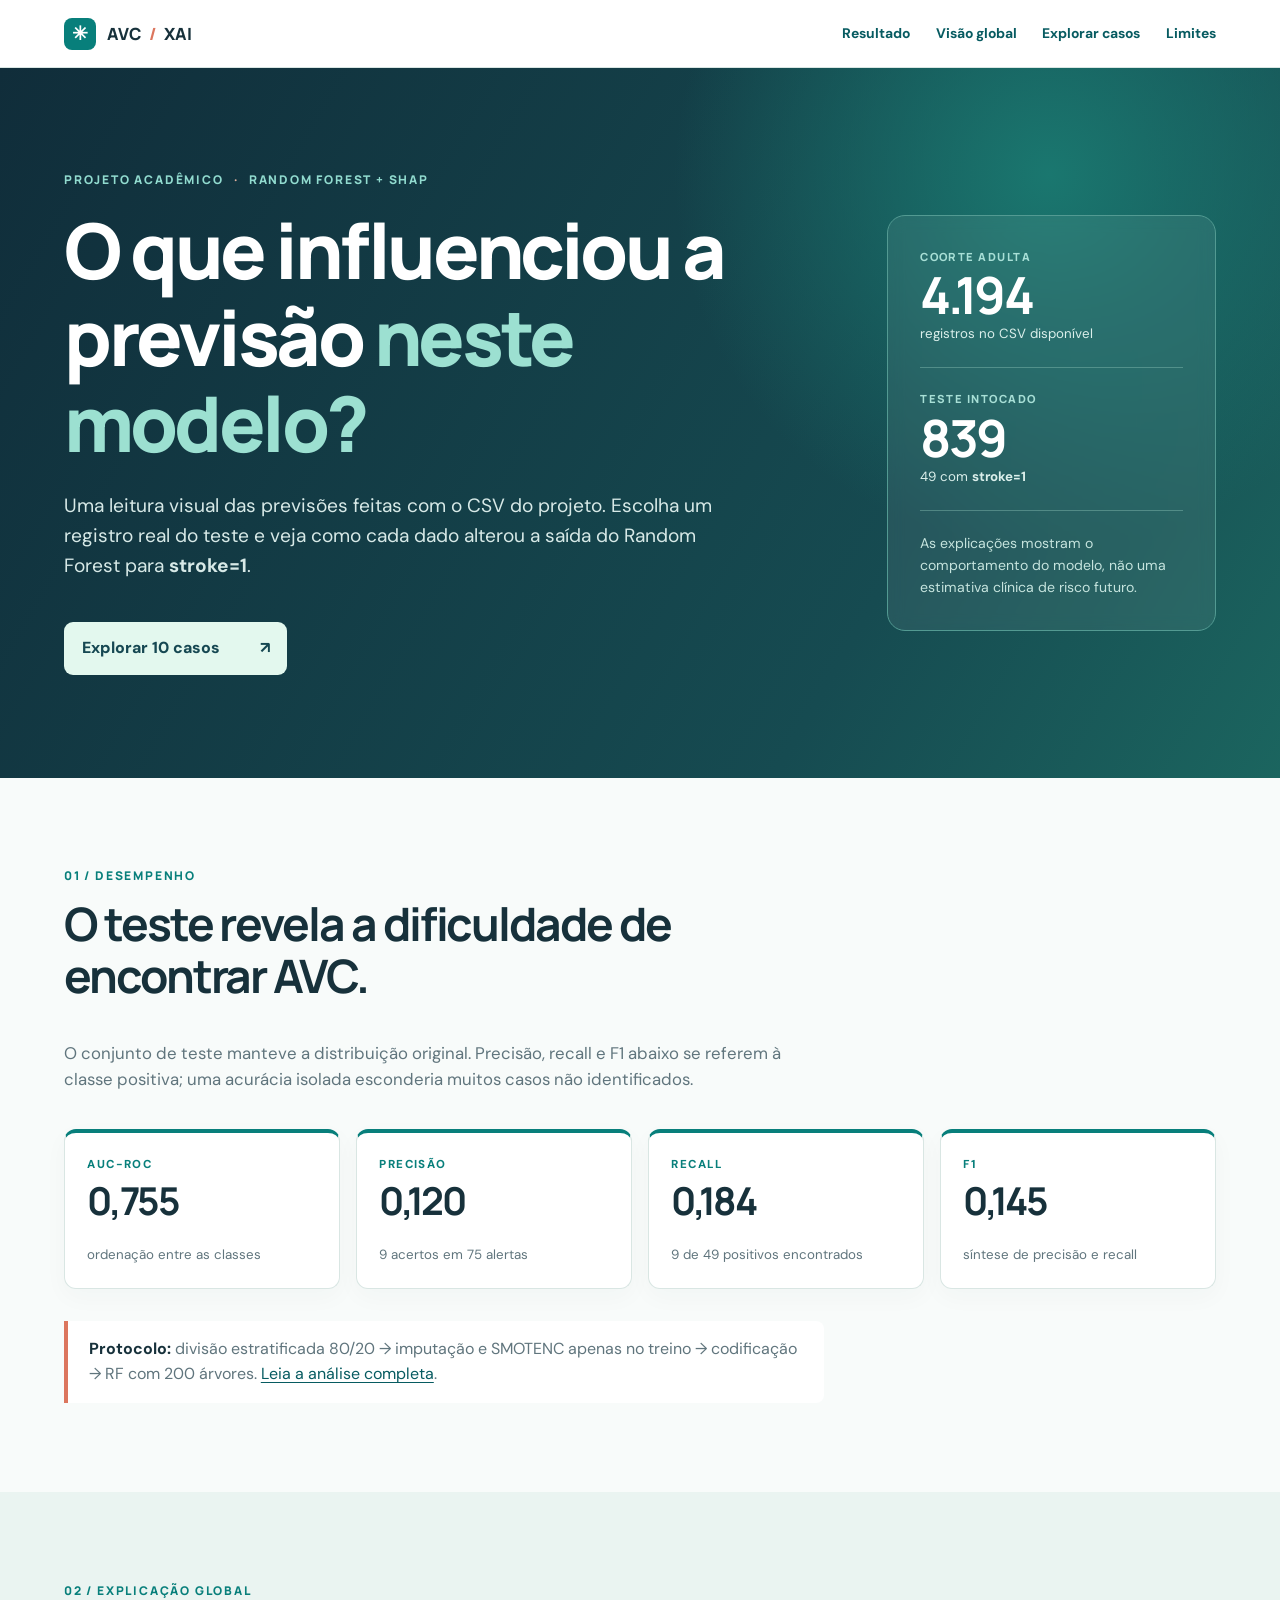
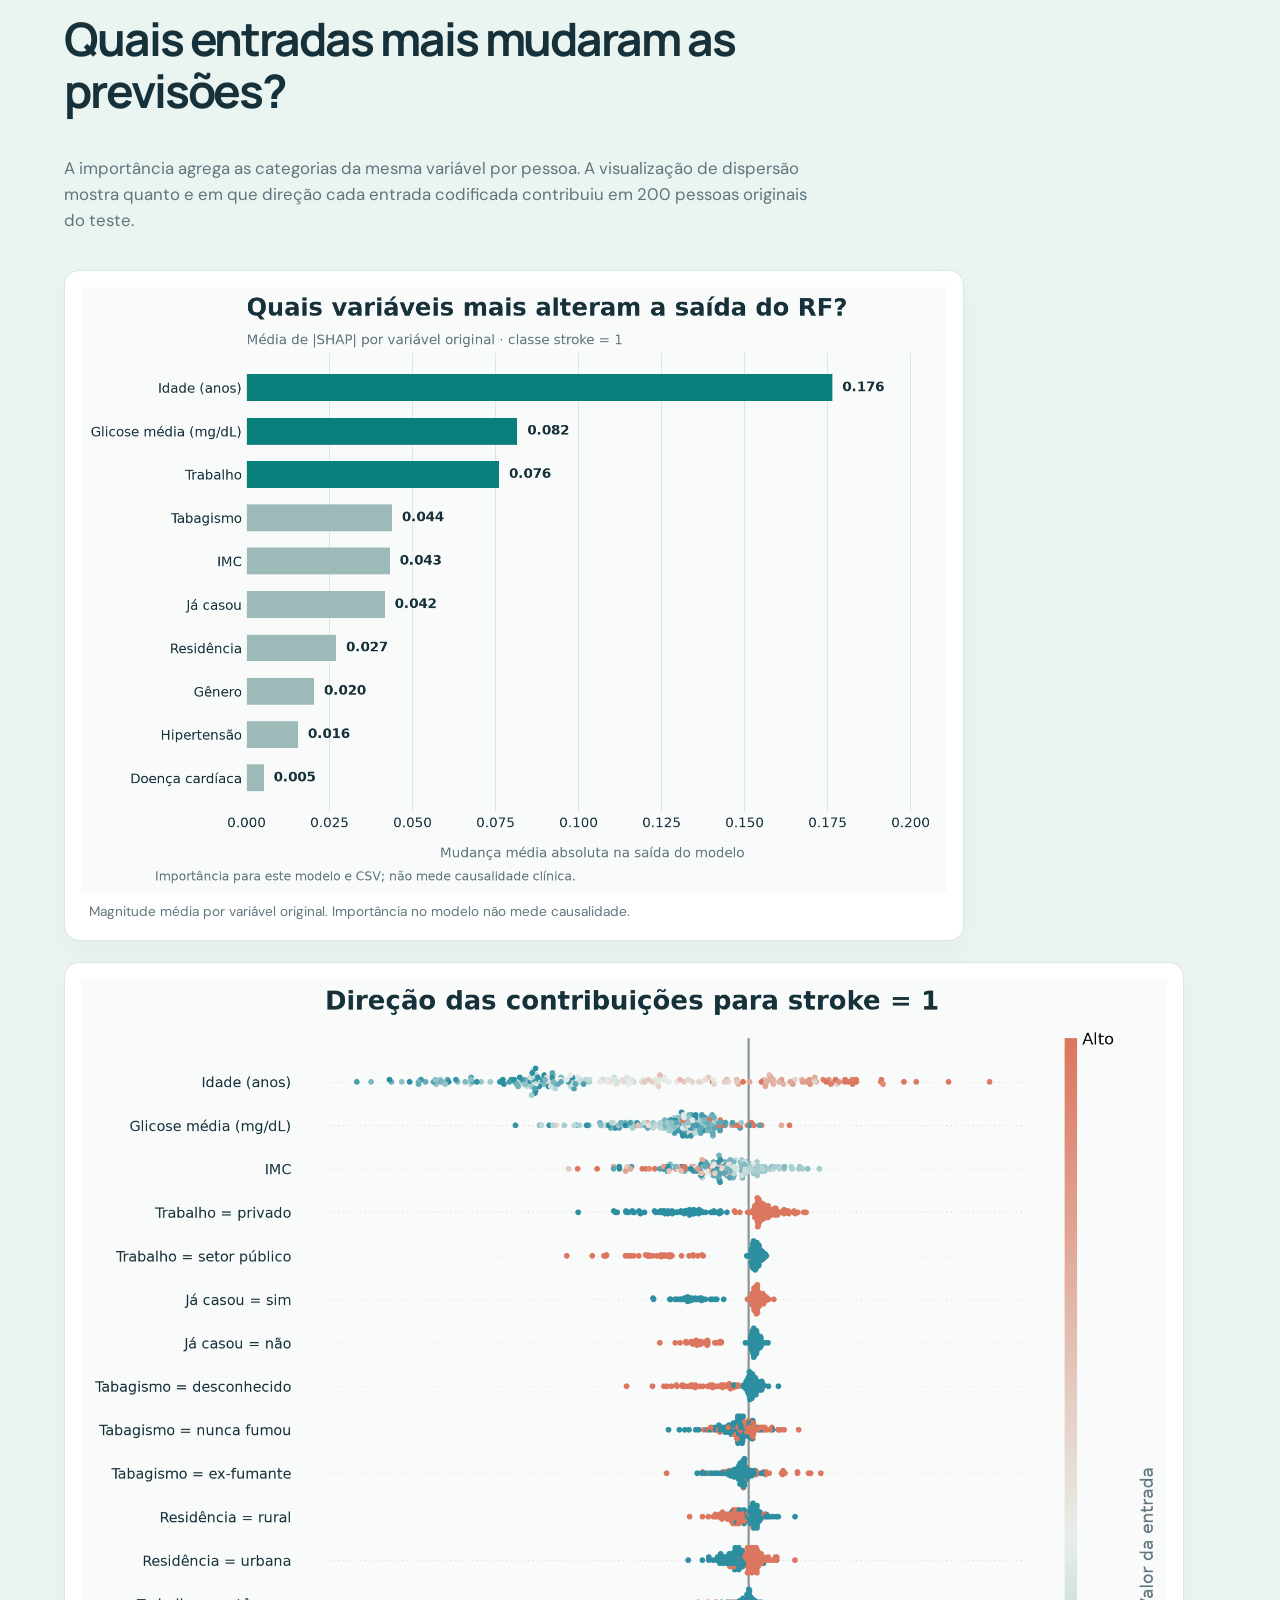
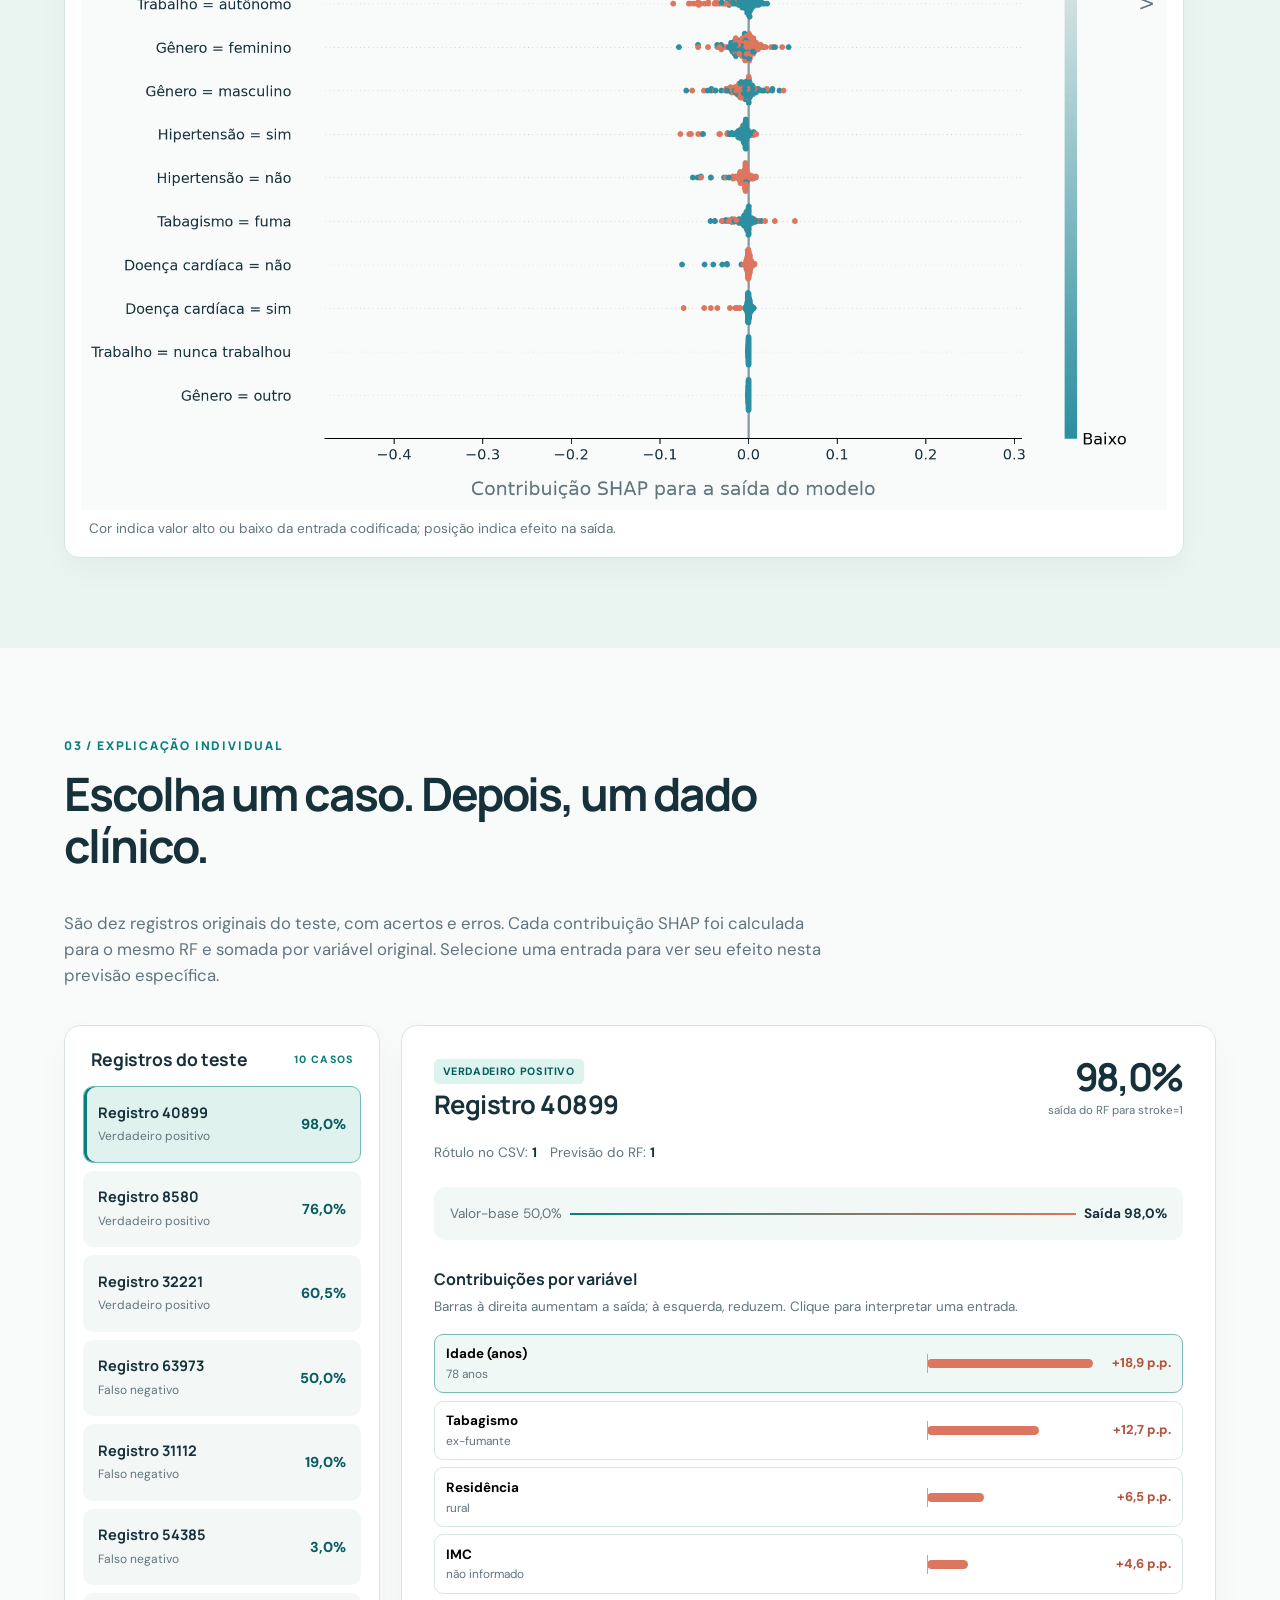
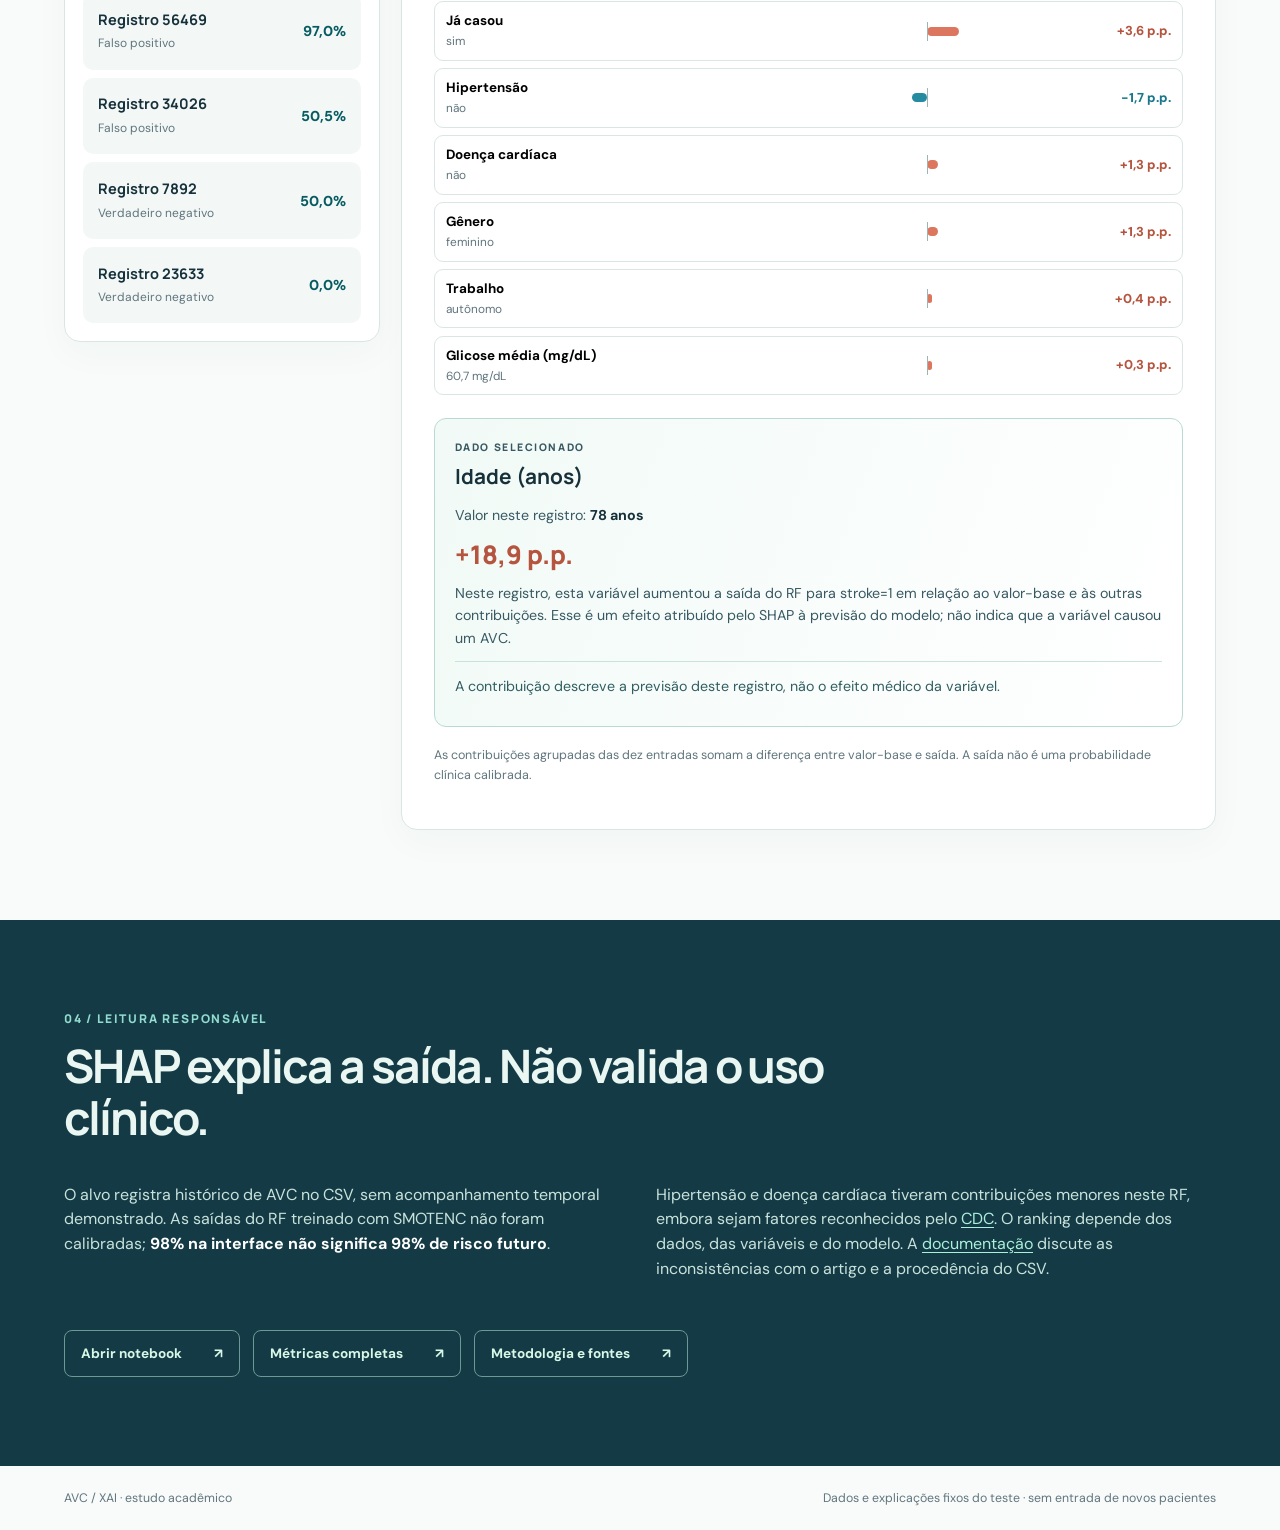
==== projeto-python/site/index.html @ 59fc07ee "feat: renova gráficos SHAP e painel interativo Melhora a leitura do beeswarm, importância global e w" ====
<!doctype html>
<html lang="pt-BR">
<head>
  <meta charset="utf-8">
  <meta name="viewport" content="width=device-width, initial-scale=1">
  <meta name="description" content="Painel acadêmico interativo de Random Forest e explicações SHAP para AVC.">
  <title>AVC / XAI — Entenda as previsões</title>
  <link rel="stylesheet" href="style.css">
  <script src="data.js" defer></script>
  <script src="app.js" defer></script>
</head>
<body>
  <header class="topbar">
    <a class="brand" href="#inicio" aria-label="AVC XAI — início"><span class="brand-mark">✳</span> AVC <span class="brand-divider">/</span> XAI</a>
    <nav aria-label="Navegação principal">
      <a href="#resultado">Resultado</a>
      <a href="#global">Visão global</a>
      <a href="#explorar">Explorar casos</a>
      <a href="#limites">Limites</a>
    </nav>
  </header>

  <main id="inicio">
    <section class="hero">
      <div class="hero-content">
        <p class="eyebrow light">PROJETO ACADÊMICO <span>·</span> RANDOM FOREST + SHAP</p>
        <h1>O que influenciou a previsão <em>neste modelo?</em></h1>
        <p class="hero-lead">Uma leitura visual das previsões feitas com o CSV do projeto. Escolha um registro real do teste e veja como cada dado alterou a saída do Random Forest para <code>stroke=1</code>.</p>
        <a class="hero-cta" href="#explorar">Explorar 10 casos <span aria-hidden="true">↗</span></a>
      </div>
      <div class="hero-side" aria-label="Resumo da amostra">
        <div class="hero-stat"><span>COORTE ADULTA</span><strong>4.194</strong><small>registros no CSV disponível</small></div>
        <div class="hero-rule"></div>
        <div class="hero-stat"><span>TESTE INTOCADO</span><strong>839</strong><small>49 com <code>stroke=1</code></small></div>
        <div class="hero-rule"></div>
        <p>As explicações mostram o comportamento do modelo, não uma estimativa clínica de risco futuro.</p>
      </div>
    </section>

    <section class="section results" id="resultado">
      <div class="section-intro">
        <p class="eyebrow">01 / DESEMPENHO</p>
        <h2>O teste revela a dificuldade de encontrar AVC.</h2>
        <p>O conjunto de teste manteve a distribuição original. Precisão, recall e F1 abaixo se referem à classe positiva; uma acurácia isolada esconderia muitos casos não identificados.</p>
      </div>
      <div class="metric-grid">
        <article class="metric-card"><span>AUC-ROC</span><strong>0,755</strong><small>ordenação entre as classes</small></article>
        <article class="metric-card"><span>PRECISÃO</span><strong>0,120</strong><small>9 acertos em 75 alertas</small></article>
        <article class="metric-card"><span>RECALL</span><strong>0,184</strong><small>9 de 49 positivos encontrados</small></article>
        <article class="metric-card"><span>F1</span><strong>0,145</strong><small>síntese de precisão e recall</small></article>
      </div>
      <p class="method-note"><strong>Protocolo:</strong> divisão estratificada 80/20 → imputação e SMOTENC apenas no treino → codificação → RF com 200 árvores. <a href="../README.md">Leia a análise completa</a>.</p>
    </section>

    <section class="section global" id="global">
      <div class="section-intro">
        <p class="eyebrow">02 / EXPLICAÇÃO GLOBAL</p>
        <h2>Quais entradas mais mudaram as previsões?</h2>
        <p>A importância agrega as categorias da mesma variável por pessoa. A visualização de dispersão mostra quanto e em que direção cada entrada codificada contribuiu em 200 pessoas originais do teste.</p>
      </div>
      <div class="chart-grid">
        <figure class="chart-card">
          <img src="../figures/shap_importancia_agrupada.png" alt="Gráfico de importância SHAP por variável: idade, glicose média e tipo de trabalho estão nas primeiras posições." loading="lazy">
          <figcaption>Magnitude média por variável original. Importância no modelo não mede causalidade.</figcaption>
        </figure>
        <figure class="chart-card">
          <img src="../figures/shap_summary_stroke1.png" alt="Dispersão das contribuições SHAP; pontos à direita aumentam a saída para AVC e à esquerda reduzem." loading="lazy">
          <figcaption>Cor indica valor alto ou baixo da entrada codificada; posição indica efeito na saída.</figcaption>
        </figure>
      </div>
    </section>

    <section class="section explorer" id="explorar">
      <div class="section-intro">
        <p class="eyebrow">03 / EXPLICAÇÃO INDIVIDUAL</p>
        <h2>Escolha um caso. Depois, um dado clínico.</h2>
        <p>São dez registros originais do teste, com acertos e erros. Cada contribuição SHAP foi calculada para o mesmo RF e somada por variável original. Selecione uma entrada para ver seu efeito nesta previsão específica.</p>
      </div>
      <div class="explorer-layout">
        <aside class="case-panel" aria-labelledby="case-list-title">
          <div class="panel-top"><h3 id="case-list-title">Registros do teste</h3><span>10 CASOS</span></div>
          <div id="case-list" class="case-list" role="group" aria-label="Selecione um registro"></div>
        </aside>
        <div class="detail-panel" id="case-detail" aria-live="polite">
          <p>Carregando explicações...</p>
        </div>
      </div>
    </section>

    <section class="section limits" id="limites">
      <div class="section-intro">
        <p class="eyebrow light">04 / LEITURA RESPONSÁVEL</p>
        <h2>SHAP explica a saída. Não valida o uso clínico.</h2>
      </div>
      <div class="limits-grid">
        <p>O alvo registra histórico de AVC no CSV, sem acompanhamento temporal demonstrado. As saídas do RF treinado com SMOTENC não foram calibradas; <strong>98% na interface não significa 98% de risco futuro</strong>.</p>
        <p>Hipertensão e doença cardíaca tiveram contribuições menores neste RF, embora sejam fatores reconhecidos pelo <a href="https://www.cdc.gov/stroke/risk-factors/">CDC</a>. O ranking depende dos dados, das variáveis e do modelo. A <a href="../README.md">documentação</a> discute as inconsistências com o artigo e a procedência do CSV.</p>
      </div>
      <div class="resource-links"><a href="../notebooks/02_modelo_e_shap.ipynb">Abrir notebook <span aria-hidden="true">↗</span></a><a href="../results/metrics.json">Métricas completas <span aria-hidden="true">↗</span></a><a href="../README.md">Metodologia e fontes <span aria-hidden="true">↗</span></a></div>
    </section>
  </main>
  <footer><span>AVC / XAI · estudo acadêmico</span><span>Dados e explicações fixos do teste · sem entrada de novos pacientes</span></footer>
</body>
</html>
---- projeto-python/site/style.css ----
@import url('https://fonts.googleapis.com/css2?family=DM+Sans:wght@400;500;600;700&family=Manrope:wght@400;500;600;700;800&display=swap');

:root{color-scheme:light;--ink:#17313b;--muted:#60757d;--teal:#087f7b;--teal-dark:#075b61;--coral:#dc765e;--paper:#f8fbfa;--mist:#eaf4f1;--line:#d9e6e3;--white:#fff;--rose:#fff0e8}
*{box-sizing:border-box}html{scroll-behavior:smooth}body{margin:0;color:var(--ink);background:var(--paper);font-family:"DM Sans","Segoe UI",sans-serif;line-height:1.55}button{font:inherit}a{color:var(--teal-dark);text-underline-offset:3px}img{max-width:100%;display:block}code{font-family:inherit;font-weight:700}h1,h2,h3,p,figure{margin-top:0}h1,h2,h3{font-family:Manrope,"Segoe UI",sans-serif;line-height:1.13;letter-spacing:-.045em}h2{font-size:clamp(2rem,3.6vw,3.35rem);max-width:780px}h3{font-size:1.1rem;letter-spacing:-.02em}p{max-width:760px}
.topbar{display:flex;justify-content:space-between;align-items:center;gap:2rem;padding:1.1rem clamp(1.2rem,5vw,5rem);background:var(--white);border-bottom:1px solid var(--line);position:relative;z-index:10}.brand{display:flex;align-items:center;gap:.38rem;color:var(--ink);font-family:Manrope,sans-serif;font-size:1.05rem;font-weight:800;letter-spacing:.04em;text-decoration:none;white-space:nowrap}.brand-mark{display:inline-grid;place-items:center;width:2rem;height:2rem;margin-right:.3rem;border-radius:8px;background:var(--teal);color:#fff;font-size:1.2rem}.brand-divider{color:var(--coral)}nav{display:flex;flex-wrap:wrap;gap:clamp(.8rem,2vw,2rem)}nav a{font-weight:700;font-size:.87rem;text-decoration:none}nav a:hover,nav a:focus-visible{text-decoration:underline}
.eyebrow{font-family:Manrope,sans-serif;color:var(--teal);font-size:.75rem;font-weight:800;letter-spacing:.15em;text-transform:uppercase}.eyebrow.light{color:#91dbcf}.eyebrow span{padding:0 .4rem;color:#e3b29f}.hero{display:grid;grid-template-columns:minmax(0,1.5fr) minmax(270px,.65fr);align-items:center;gap:clamp(2rem,5vw,6rem);padding:clamp(4rem,8vw,8rem) clamp(1.2rem,5vw,5rem);color:#fff;background:radial-gradient(circle at 82% 15%,#1a776f 0%,transparent 31%),linear-gradient(120deg,#102d3a 0%,#164b51 70%,#1b655f 100%)}.hero-content{max-width:810px}.hero h1{max-width:830px;margin:1.1rem 0 1.5rem;font-size:clamp(2.8rem,6vw,6.4rem);font-weight:800}.hero h1 em{font-style:normal;color:#9ce0d1}.hero-lead{max-width:660px;color:#d7e9e7;font-size:clamp(1rem,1.55vw,1.2rem)}.hero-cta{display:inline-flex;align-items:center;justify-content:space-between;gap:2.5rem;margin-top:1.4rem;padding:.9rem 1.1rem;border-radius:9px;background:#e3f8ee;color:#164852;font-weight:800;text-decoration:none;transition:transform .2s,background .2s}.hero-cta:hover{transform:translateY(-2px);background:#fff}.hero-side{padding:2rem;border:1px solid #539a92;border-radius:18px;background:#ffffff12;backdrop-filter:blur(8px)}.hero-stat{display:flex;flex-direction:column}.hero-stat span{color:#a8dfd6;font-family:Manrope,sans-serif;font-size:.7rem;font-weight:800;letter-spacing:.13em}.hero-stat strong{font-family:Manrope,sans-serif;font-size:clamp(2.8rem,4vw,4rem);line-height:1.15;letter-spacing:-.05em}.hero-stat small{color:#dbefeb}.hero-rule{height:1px;margin:1.4rem 0;background:#9bd2c35e}.hero-side p{margin-bottom:0;color:#c6e4de;font-size:.88rem}
.section{padding:clamp(3.7rem,7vw,7rem) clamp(1.2rem,5vw,5rem)}.section-intro{margin-bottom:2.3rem}.section-intro p:last-child{color:var(--muted);font-size:1.05rem}.metric-grid{display:grid;grid-template-columns:repeat(4,minmax(0,1fr));gap:1rem}.metric-card{display:flex;flex-direction:column;min-height:160px;padding:1.4rem;border:1px solid var(--line);border-top:4px solid var(--teal);border-radius:12px;background:#fff;box-shadow:0 8px 25px #17313b08}.metric-card span{font-size:.72rem;font-weight:800;letter-spacing:.12em;color:var(--teal)}.metric-card strong{margin:.25rem 0;font-family:Manrope,sans-serif;font-size:clamp(2.3rem,3vw,3.5rem);line-height:1.2;letter-spacing:-.06em}.metric-card small{margin-top:auto;color:var(--muted)}.method-note{margin:2rem 0 0;padding:1rem 1.3rem;border-left:4px solid var(--coral);background:#fff;border-radius:0 8px 8px 0;color:var(--muted)}.method-note strong{color:var(--ink)}.global{background:var(--mist)}.chart-grid{display:grid;grid-template-columns:repeat(2,minmax(0,1fr));gap:1.3rem;align-items:start}.chart-card{min-width:0;margin:0;padding:1rem;border:1px solid var(--line);border-radius:15px;background:#fff;box-shadow:0 12px 30px #17313b09}.chart-card img{width:100%;height:auto}.chart-card figcaption{padding:.55rem .5rem .1rem;color:var(--muted);font-size:.85rem}
.explorer{background:var(--paper)}.explorer-layout{display:grid;grid-template-columns:minmax(220px,.62fr) minmax(0,1.6fr);gap:1.3rem;align-items:start}.case-panel,.detail-panel{min-width:0;border:1px solid var(--line);border-radius:16px;background:#fff;box-shadow:0 12px 36px #17313b08}.case-panel{padding:1.1rem;position:sticky;top:1rem}.panel-top{display:flex;justify-content:space-between;align-items:center;gap:1rem;padding:.4rem .5rem 1rem}.panel-top h3{margin:0}.panel-top span{color:var(--teal);font-size:.66rem;font-weight:800;letter-spacing:.12em}.case-list{display:grid;gap:.5rem}.case-button{width:100%;display:flex;justify-content:space-between;align-items:center;gap:.6rem;padding:.85rem .9rem;text-align:left;border:1px solid transparent;border-radius:10px;background:#f3f8f7;color:var(--ink);cursor:pointer;transition:background .2s,border-color .2s,transform .2s}.case-button:hover{transform:translateX(3px);background:#e9f4f1}.case-button[aria-pressed="true"]{border-color:#75bbb3;background:#dff2ed;box-shadow:inset 3px 0 0 var(--teal)}.case-button strong{display:block;font-family:Manrope,sans-serif;font-size:.91rem}.case-button small{color:var(--muted);font-size:.75rem}.case-button .prob{font-weight:800;color:var(--teal-dark);font-size:.9rem;white-space:nowrap}.detail-panel{padding:clamp(1.2rem,2.6vw,2rem)}.case-heading{display:flex;justify-content:space-between;align-items:flex-start;gap:1rem}.case-heading h3{font-size:clamp(1.35rem,2vw,1.9rem);margin:.4rem 0}.status-tag{display:inline-block;padding:.28rem .55rem;border-radius:5px;font-size:.67rem;font-weight:800;letter-spacing:.06em;text-transform:uppercase}.status-tag.correct{color:#075d59;background:#ddf4ee}.status-tag.error{color:#985037;background:#ffebe1}.case-score{text-align:right}.case-score strong{display:block;font-family:Manrope,sans-serif;font-size:clamp(2rem,3vw,3rem);line-height:1;letter-spacing:-.06em}.case-score small{color:var(--muted);font-size:.72rem}.case-meta{display:flex;flex-wrap:wrap;gap:.4rem .85rem;margin:1rem 0 1.5rem;color:var(--muted);font-size:.85rem}.case-meta strong{color:var(--ink)}.bridge{display:flex;align-items:center;gap:.5rem;margin:1.3rem 0 1.7rem;padding:1rem;border-radius:11px;background:#f2f8f6;color:var(--muted);font-size:.85rem}.bridge span{white-space:nowrap}.bridge .line{height:2px;flex:1;background:linear-gradient(90deg,var(--teal),var(--coral))}.bridge strong{color:var(--ink)}.feature-section h4{margin:0 0 .3rem;font-family:Manrope,sans-serif;font-size:1rem}.feature-section>p{margin:0 0 1rem;color:var(--muted);font-size:.84rem}.feature-list{display:grid;gap:.45rem}.feature-button{display:grid;grid-template-columns:minmax(125px,1fr) minmax(100px,1.1fr) auto;align-items:center;gap:.8rem;width:100%;padding:.58rem .7rem;border:1px solid var(--line);border-radius:9px;background:#fff;text-align:left;cursor:pointer;transition:background .18s,border-color .18s}.feature-button:hover,.feature-button[aria-pressed="true"]{border-color:#7ebbb4;background:#f0f8f5}.feature-name{font-weight:700;font-size:.84rem}.feature-name small{display:block;color:var(--muted);font-weight:400;font-size:.74rem}.feature-meter{display:grid;grid-template-columns:1fr 1fr;align-items:center;height:12px;position:relative}.feature-meter:before{content:"";position:absolute;left:50%;height:19px;width:1px;background:#9cb4b2}.feature-fill{height:9px;min-width:2px;border-radius:5px}.feature-fill.positive{grid-column:2;background:var(--coral)}.feature-fill.negative{grid-column:1;justify-self:end;background:#248ba1}.feature-effect{min-width:65px;text-align:right;font-weight:800;font-size:.81rem}.feature-effect.positive{color:#b5553f}.feature-effect.negative{color:#18778c}.focus-card{margin-top:1.4rem;padding:1.25rem;border:1px solid #b9dad3;border-radius:12px;background:linear-gradient(110deg,#f1faf6,#fff)}.focus-card .eyebrow{margin-bottom:.35rem;font-size:.65rem}.focus-card h4{margin:.2rem 0 .7rem;font-family:Manrope,sans-serif;font-size:1.3rem}.focus-card p{margin:0 0 .55rem;color:#385963;font-size:.89rem}.focus-card strong{color:var(--ink)}.focus-card .big-effect{display:block;margin:.2rem 0 .5rem;font-family:Manrope,sans-serif;font-size:1.6rem;font-weight:800}.focus-card .big-effect.positive{color:#b5553f}.focus-card .big-effect.negative{color:#18778c}.focus-card .big-effect.neutral{color:var(--muted)}.explain-note{margin-top:1.2rem;color:var(--muted);font-size:.78rem}
.limits{color:#e9f6f2;background:#143b45}.limits .section-intro p:last-child{color:#b9dbd3}.limits-grid{display:grid;grid-template-columns:repeat(2,minmax(0,1fr));gap:2rem}.limits-grid p{color:#c9e2dc}.limits-grid strong{color:#fff}.limits a{color:#aaf0db}.resource-links{display:flex;flex-wrap:wrap;gap:.8rem;margin-top:2rem}.resource-links a{display:flex;justify-content:space-between;gap:2rem;padding:.75rem 1rem;border:1px solid #6b9a94;border-radius:8px;color:#d7f7e7;font-size:.85rem;font-weight:700;text-decoration:none}.resource-links a:hover{background:#ffffff13}footer{display:flex;justify-content:space-between;gap:1rem;padding:1.4rem clamp(1.2rem,5vw,5rem);color:var(--muted);font-size:.77rem}
@media(max-width:1100px){.chart-grid{grid-template-columns:1fr}.chart-card{max-width:900px}.explorer-layout{grid-template-columns:250px minmax(0,1fr)}}@media(max-width:820px){.hero{grid-template-columns:1fr}.hero-side{max-width:500px}.metric-grid{grid-template-columns:repeat(2,minmax(0,1fr))}.explorer-layout{grid-template-columns:1fr}.case-panel{position:static}.case-list{grid-template-columns:repeat(2,minmax(0,1fr))}.limits-grid{grid-template-columns:1fr}}@media(max-width:560px){.topbar{align-items:flex-start;flex-direction:column;gap:.8rem}nav{gap:.6rem 1rem}.hero{padding-top:3.5rem}.hero h1{font-size:2.8rem}.metric-grid{gap:.6rem}.metric-card{min-height:140px;padding:1rem}.metric-card strong{font-size:2.3rem}.case-list{grid-template-columns:1fr}.feature-button{grid-template-columns:minmax(100px,1fr) 90px auto;gap:.4rem}.feature-effect{min-width:56px}.bridge{flex-wrap:wrap}.bridge .line{min-width:40px}footer{flex-direction:column}}@media(prefers-reduced-motion:reduce){html{scroll-behavior:auto}*,*:before,*:after{transition:none!important;animation:none!important}}

/* Empilhados, os gráficos preservam a leitura de todas as 22 entradas. */
.chart-grid{grid-template-columns:1fr}
.chart-card:first-child{max-width:900px}
.chart-card:nth-child(2){max-width:1120px}
.focus-card .context-note{margin-top:.8rem;padding-top:.8rem;border-top:1px solid #c9e3dc;color:#315e61}
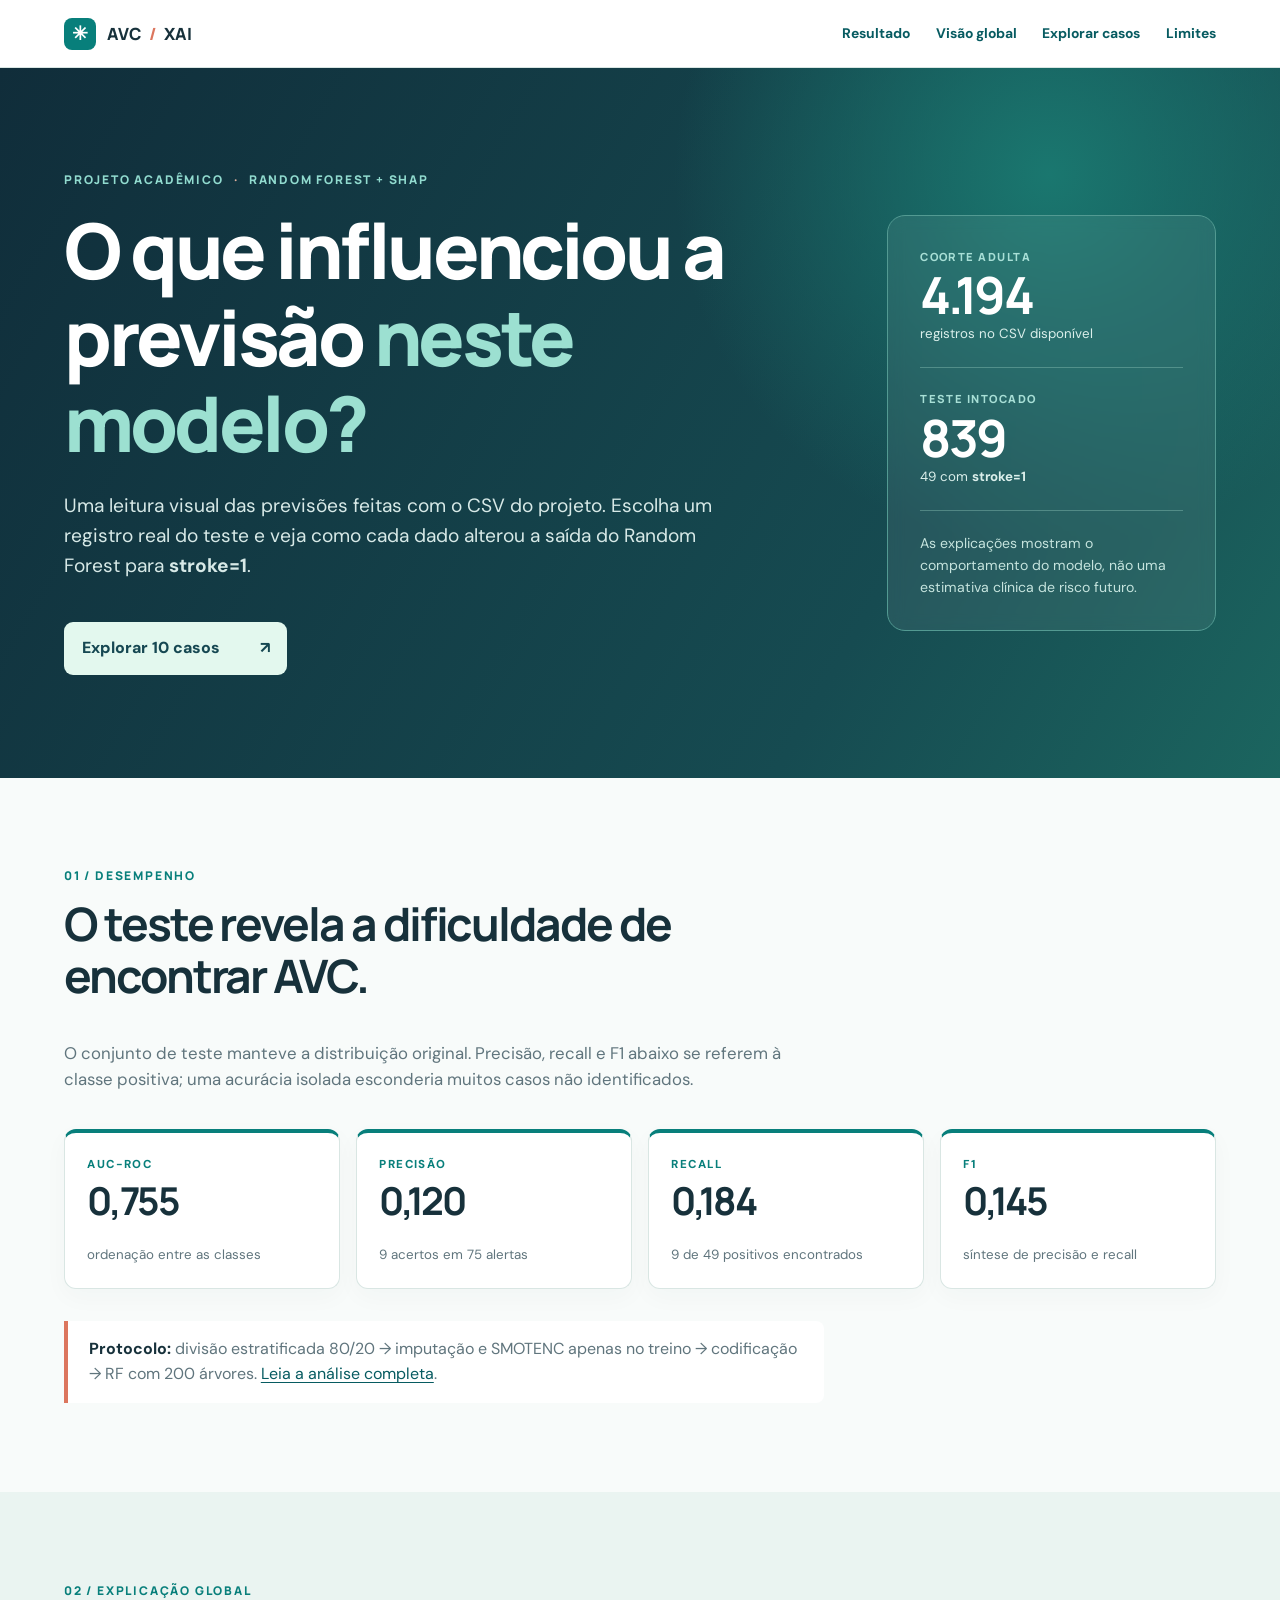
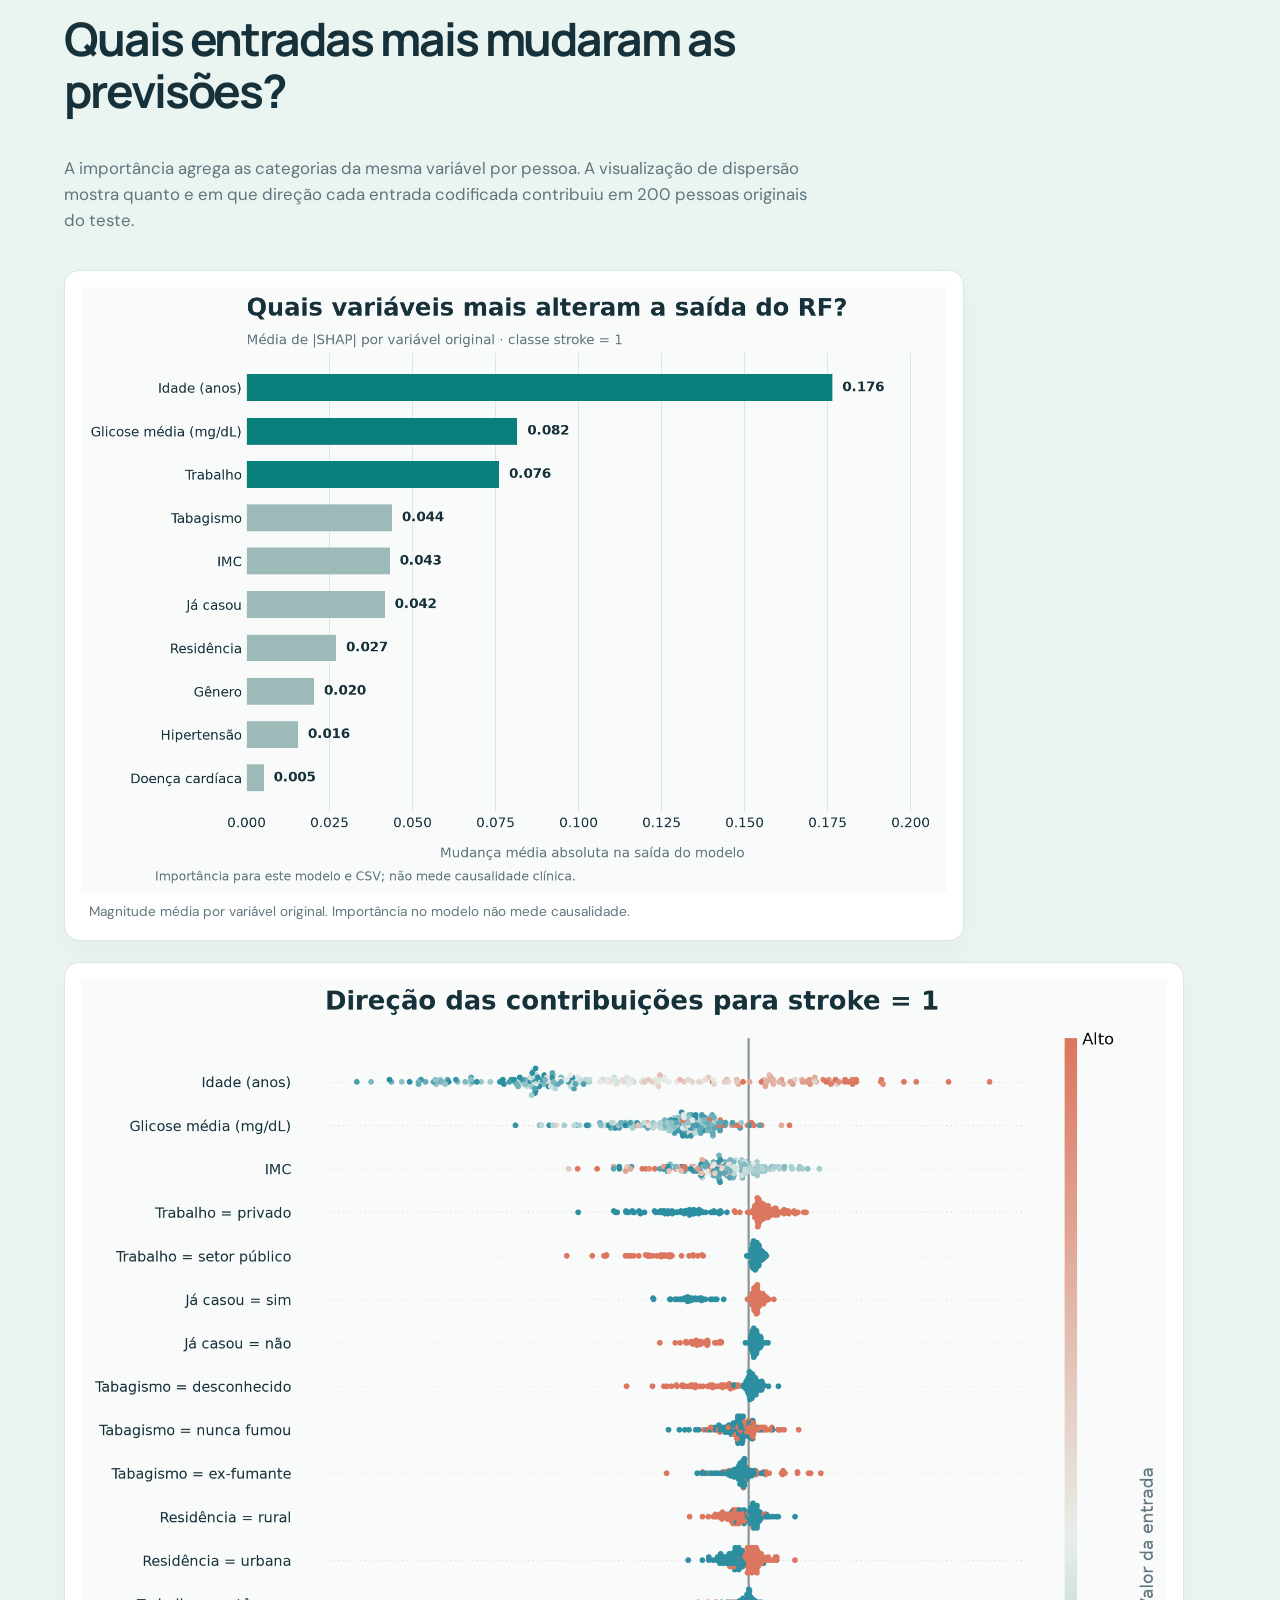
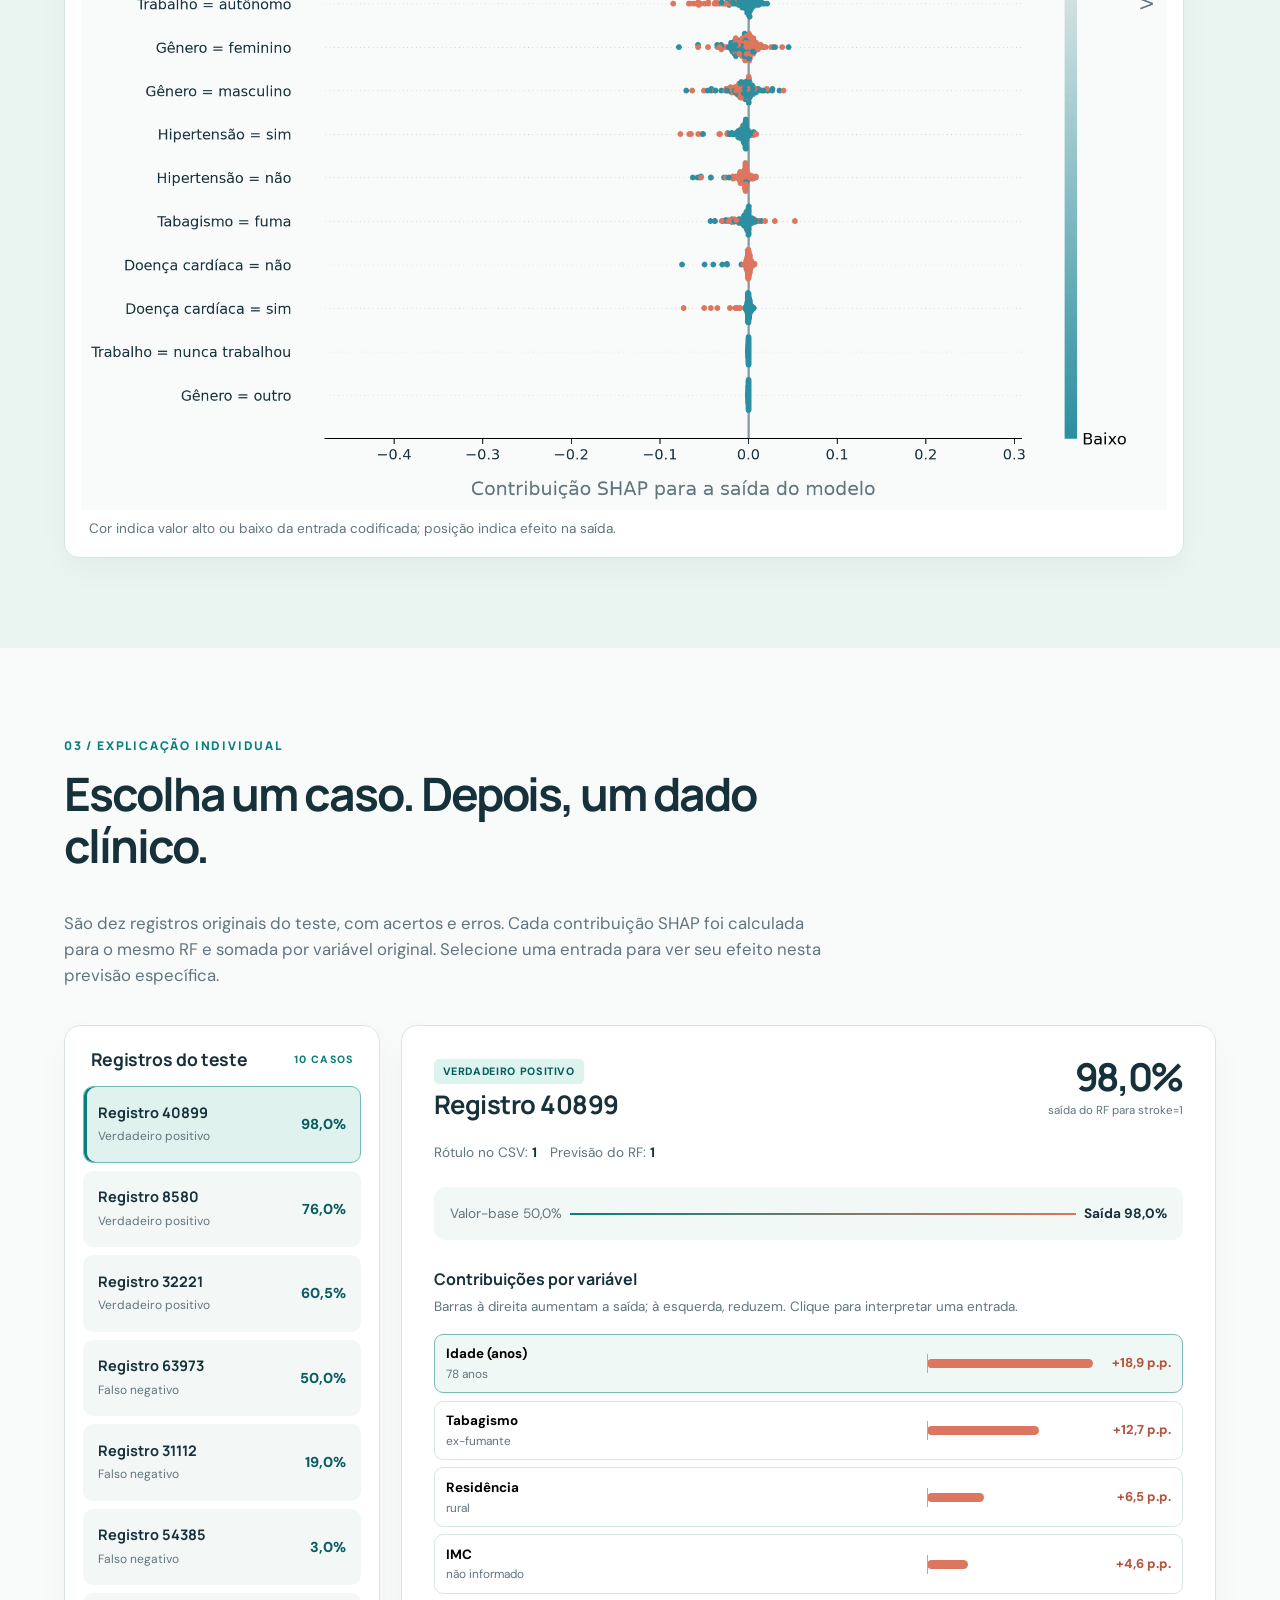
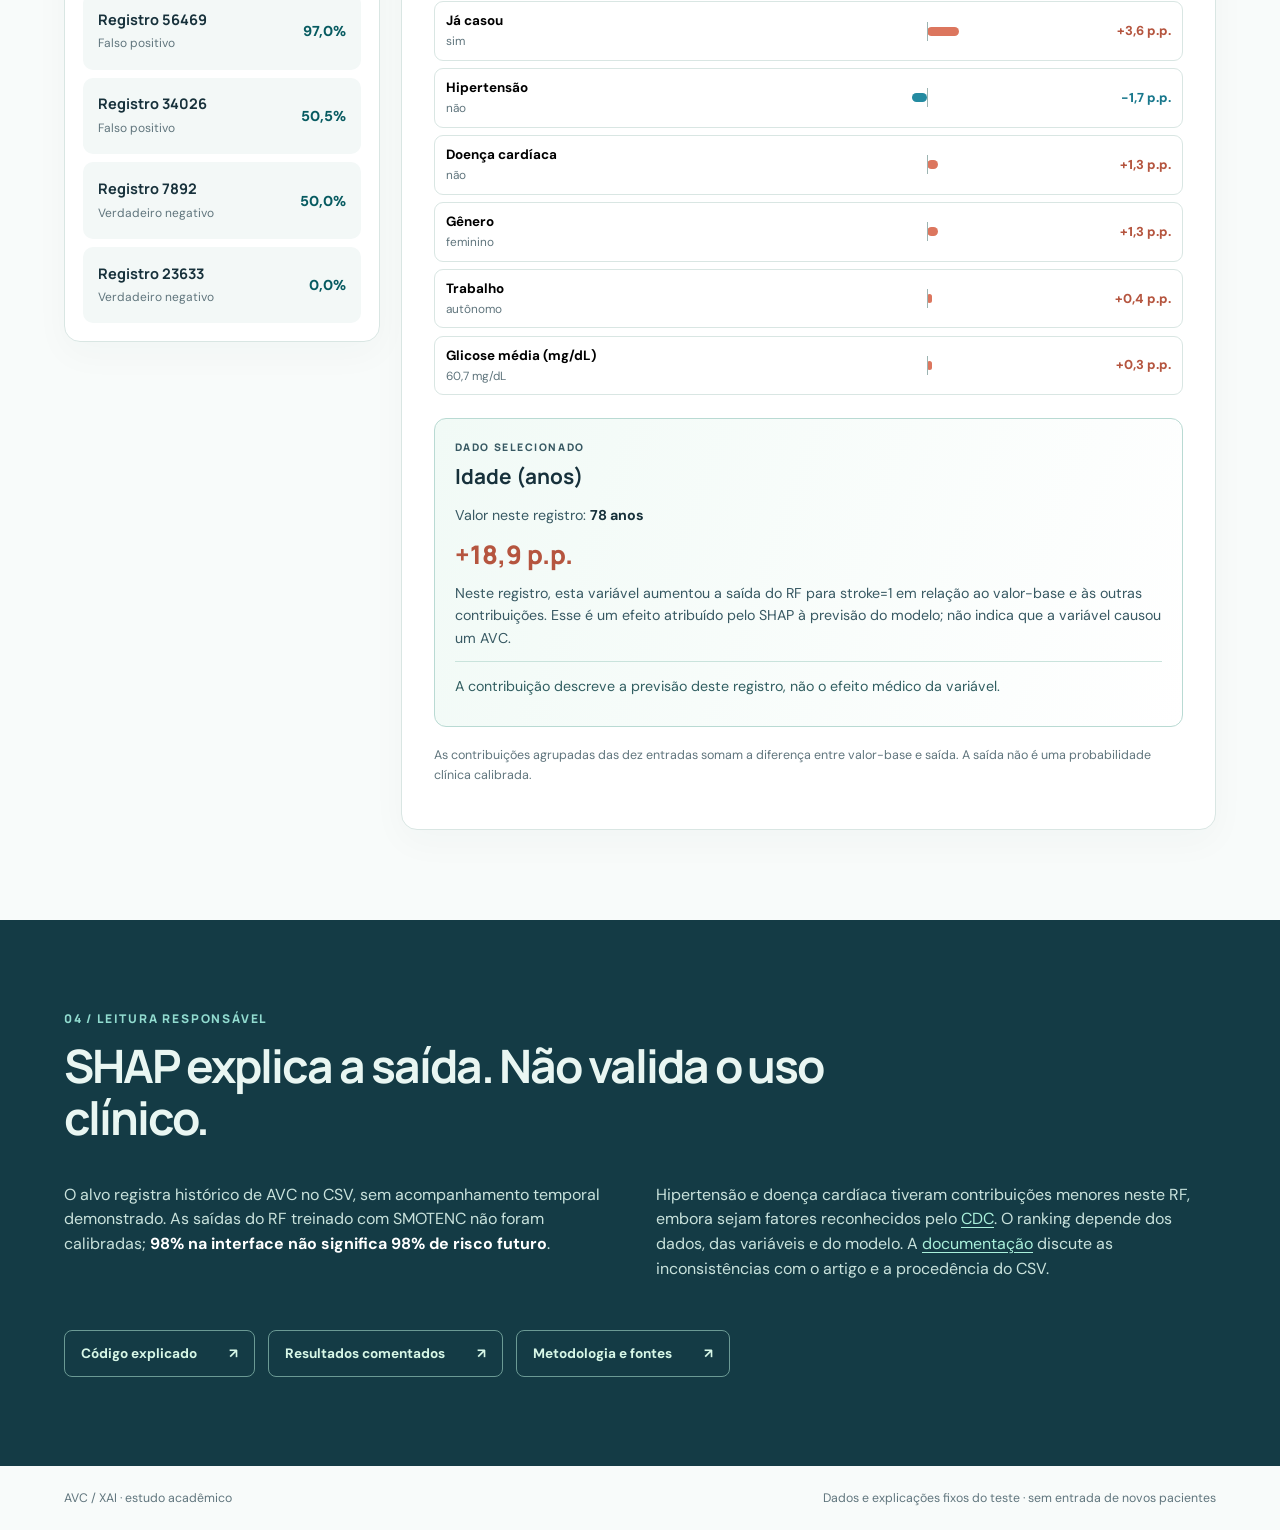
==== commit 35fb75ac: "docs: torna metodologia e código legíveis no site Cria páginas HTML com auditoria, pipeline, métrica" ====
--- a/projeto-python/site/index.html
+++ b/projeto-python/site/index.html
@@ -49,7 +49,7 @@
         <article class="metric-card"><span>RECALL</span><strong>0,184</strong><small>9 de 49 positivos encontrados</small></article>
         <article class="metric-card"><span>F1</span><strong>0,145</strong><small>síntese de precisão e recall</small></article>
       </div>
-      <p class="method-note"><strong>Protocolo:</strong> divisão estratificada 80/20 → imputação e SMOTENC apenas no treino → codificação → RF com 200 árvores. <a href="../README.md">Leia a análise completa</a>.</p>
+      <p class="method-note"><strong>Protocolo:</strong> divisão estratificada 80/20 → imputação e SMOTENC apenas no treino → codificação → RF com 200 árvores. <a href="metodologia.html">Leia a análise completa</a>.</p>
     </section>
 
     <section class="section global" id="global">
@@ -94,9 +94,9 @@
       </div>
       <div class="limits-grid">
         <p>O alvo registra histórico de AVC no CSV, sem acompanhamento temporal demonstrado. As saídas do RF treinado com SMOTENC não foram calibradas; <strong>98% na interface não significa 98% de risco futuro</strong>.</p>
-        <p>Hipertensão e doença cardíaca tiveram contribuições menores neste RF, embora sejam fatores reconhecidos pelo <a href="https://www.cdc.gov/stroke/risk-factors/">CDC</a>. O ranking depende dos dados, das variáveis e do modelo. A <a href="../README.md">documentação</a> discute as inconsistências com o artigo e a procedência do CSV.</p>
+        <p>Hipertensão e doença cardíaca tiveram contribuições menores neste RF, embora sejam fatores reconhecidos pelo <a href="https://www.cdc.gov/stroke/risk-factors/">CDC</a>. O ranking depende dos dados, das variáveis e do modelo. A <a href="metodologia.html#limites">documentação</a> discute as inconsistências com o artigo e a procedência do CSV.</p>
       </div>
-      <div class="resource-links"><a href="../notebooks/02_modelo_e_shap.ipynb">Abrir notebook <span aria-hidden="true">↗</span></a><a href="../results/metrics.json">Métricas completas <span aria-hidden="true">↗</span></a><a href="../README.md">Metodologia e fontes <span aria-hidden="true">↗</span></a></div>
+      <div class="resource-links"><a href="codigo.html">Código explicado <span aria-hidden="true">↗</span></a><a href="metodologia.html#resultados">Resultados comentados <span aria-hidden="true">↗</span></a><a href="metodologia.html">Metodologia e fontes <span aria-hidden="true">↗</span></a></div>
     </section>
   </main>
   <footer><span>AVC / XAI · estudo acadêmico</span><span>Dados e explicações fixos do teste · sem entrada de novos pacientes</span></footer>
--- a/projeto-python/site/style.css
+++ b/projeto-python/site/style.css
@@ -14,3 +14,6 @@
 .chart-card:first-child{max-width:900px}
 .chart-card:nth-child(2){max-width:1120px}
 .focus-card .context-note{margin-top:.8rem;padding-top:.8rem;border-top:1px solid #c9e3dc;color:#315e61}
+
+/* Páginas de leitura técnica: largura confortável, navegação por tópicos e código legível. */
+.docs{max-width:1320px;margin:auto;padding:0 clamp(1.2rem,5vw,5rem) 5rem}.docs-hero{padding:clamp(3.5rem,7vw,6rem) 0 2.2rem}.docs-hero h1{max-width:930px;font-size:clamp(2.4rem,5vw,4.5rem)}.docs-hero>p:last-child{color:var(--muted);font-size:1.12rem}.docs-toc{display:flex;flex-wrap:wrap;gap:.5rem 1.5rem;padding:1rem 0;border-top:1px solid var(--line);border-bottom:1px solid var(--line)}.docs-toc a{font-size:.88rem;font-weight:700;text-decoration:none}.docs-toc a:hover{text-decoration:underline}.docs-body{max-width:920px}.docs-body section{padding:3rem 0;border-bottom:1px solid var(--line);scroll-margin-top:1rem}.docs-body section:last-child{border-bottom:0}.docs-body h2{font-size:clamp(1.7rem,3vw,2.5rem);margin-bottom:1rem}.docs-body p,.docs-body li{color:#435d64;font-size:1.03rem;line-height:1.75}.docs-body strong{color:var(--ink)}.docs-body code{padding:.12rem .28rem;border-radius:4px;background:#e8f2ef;color:#075b61;font-family:Consolas,monospace;font-size:.9em}.docs-body pre{max-width:100%;overflow:auto;padding:1.3rem;background:#15313d;color:#e8f6f2;border-radius:12px;line-height:1.6}.docs-body pre code{padding:0;background:none;color:inherit;font-size:.89rem;font-weight:400}.docs-steps{padding-left:1.4rem}.docs-steps li{margin-bottom:.8rem}.docs-table-wrap{overflow-x:auto;border:1px solid var(--line);border-radius:10px}.docs-body table{width:100%;border-collapse:collapse;background:#fff;min-width:520px}.docs-body th,.docs-body td{text-align:left;padding:.85rem 1rem;border-bottom:1px solid var(--line)}.docs-body th{background:#e8f2ef;color:var(--ink)}.docs-body tr:last-child td{border:0}.docs-body .docs-caption{font-size:.85rem;color:var(--muted)}.docs-equation{padding:1.2rem 1.4rem;margin:1.4rem 0;background:#e8f2ef;border-left:4px solid var(--teal);font-family:Manrope,sans-serif;font-size:clamp(1rem,2vw,1.3rem);font-weight:800}.docs-figures{display:grid;grid-template-columns:1fr 1fr;gap:1rem;margin:2rem 0}.docs-figures figure{margin:0;padding:.75rem;border:1px solid var(--line);border-radius:12px;background:#fff}.docs-figures figcaption{padding:.6rem .2rem .1rem;color:var(--muted);font-size:.85rem}.docs-links{padding-left:1.4rem}.docs-links li{margin-bottom:.45rem}@media(max-width:700px){.docs-figures{grid-template-columns:1fr}.docs-body section{padding:2.3rem 0}}
